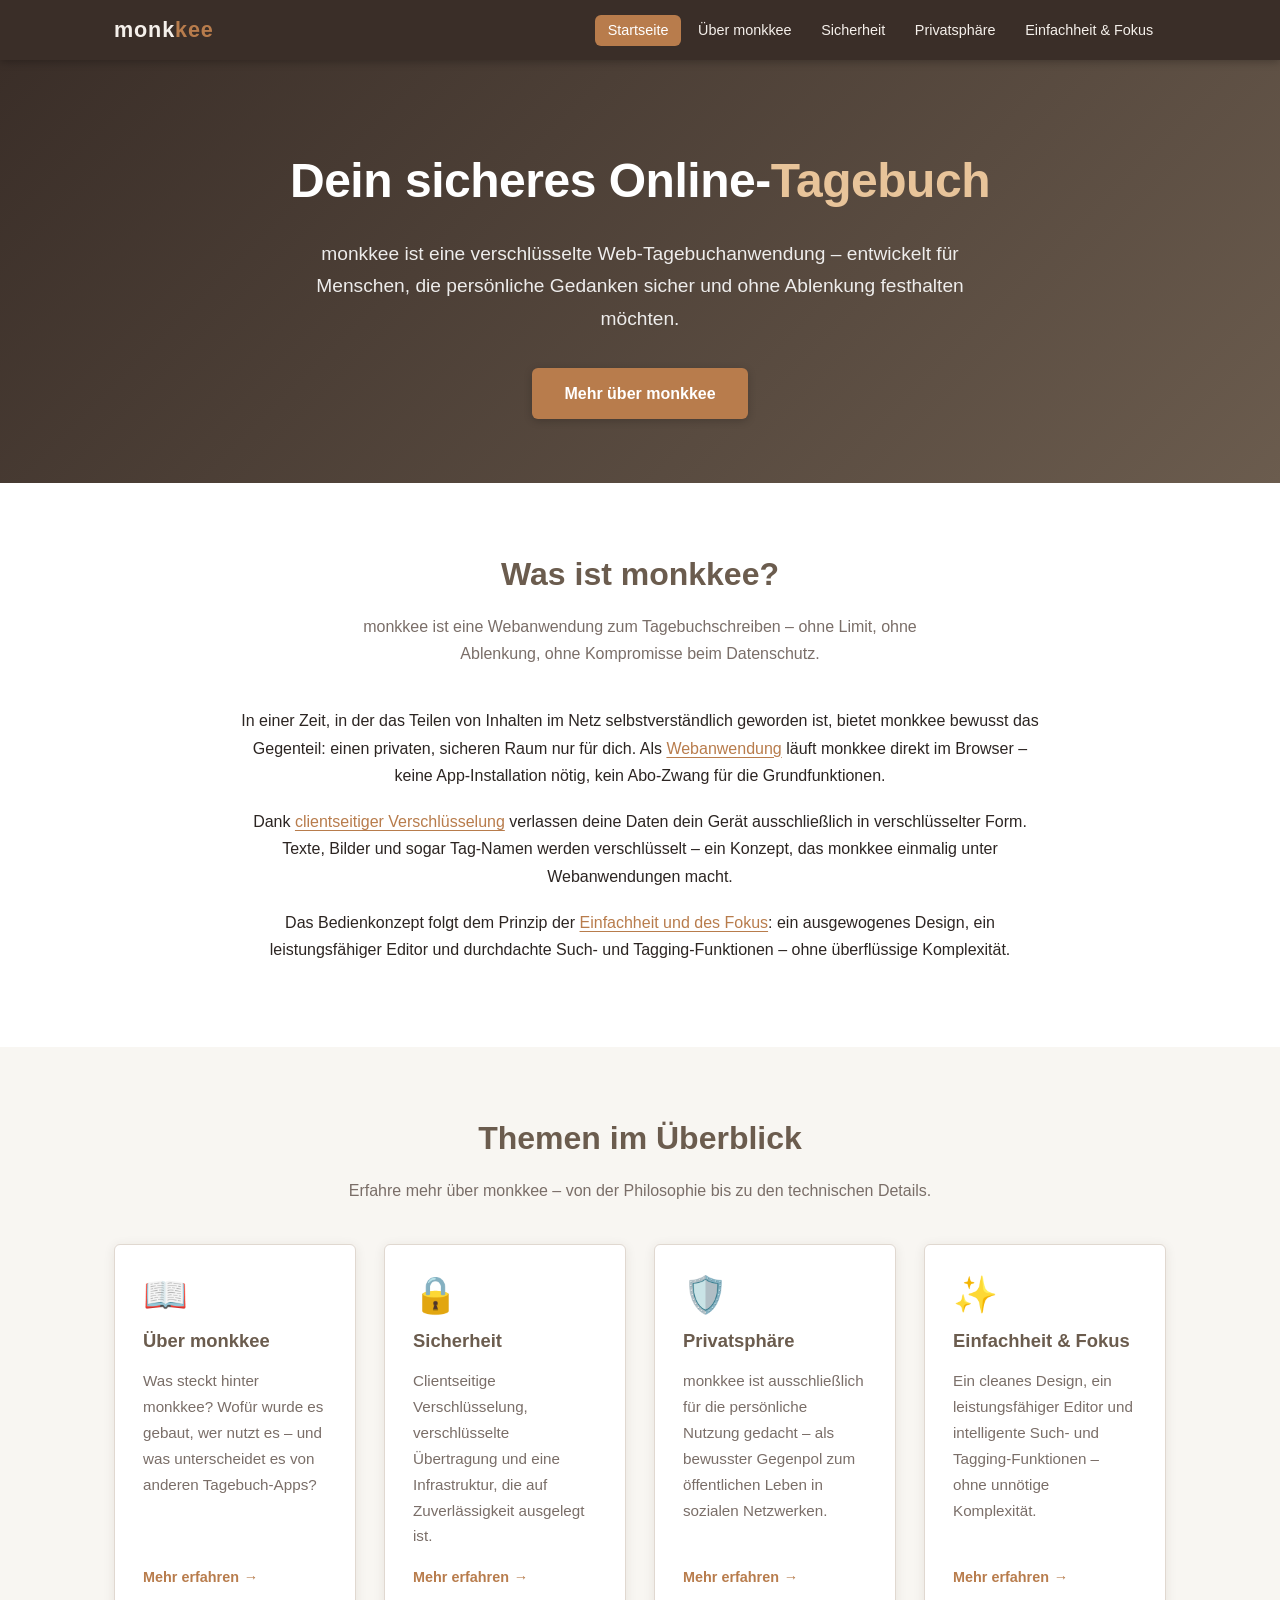
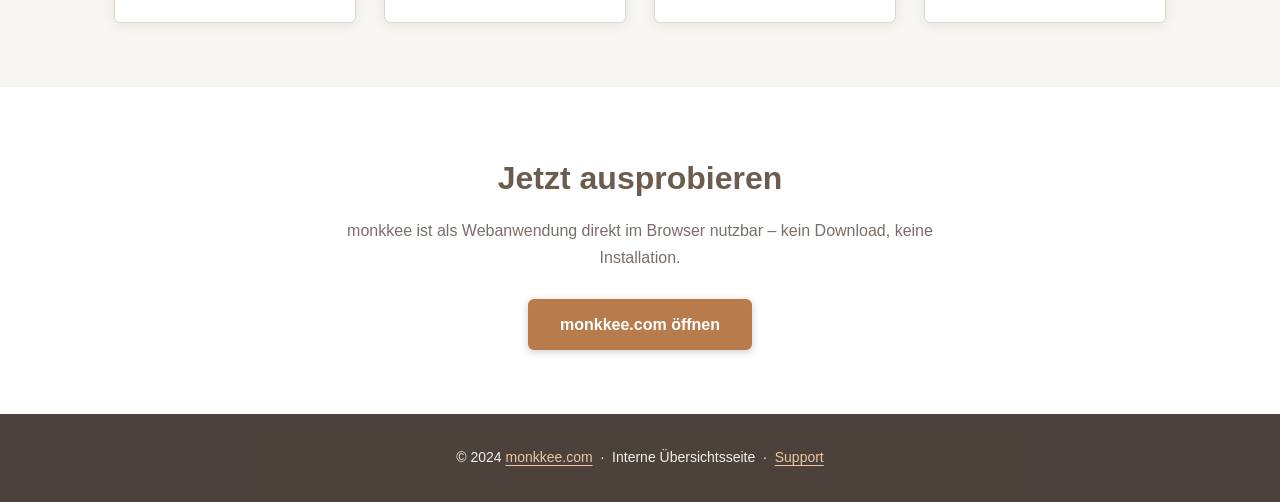
==== index.html @ 563fd668 "Add monkkee GitHub Pages website: homepage + 4 subpages with navigation, teaser blocks, and brand CS" ====
<!DOCTYPE html>
<html lang="de">
<head>
  <meta charset="UTF-8">
  <meta name="viewport" content="width=device-width, initial-scale=1.0">
  <title>monkkee – Dein sicheres Online-Tagebuch</title>
  <meta name="description" content="monkkee ist eine sichere, verschlüsselte Web-Tagebuchanwendung – einfach zu bedienen, fokussiert auf das Wesentliche.">
  <link rel="stylesheet" href="css/style.css">
</head>
<body>

  <a href="#main" class="skip-link">Zum Inhalt springen</a>

  <!-- ── Header ── -->
  <header class="site-header" role="banner">
    <nav class="nav-inner" aria-label="Hauptnavigation">
      <a href="index.html" class="site-logo">monk<span>kee</span></a>

      <button class="nav-toggle" aria-expanded="false" aria-controls="main-nav" aria-label="Navigation öffnen">
        <svg width="24" height="24" viewBox="0 0 24 24" fill="none" stroke="currentColor" stroke-width="2" stroke-linecap="round">
          <line x1="3" y1="6"  x2="21" y2="6"/>
          <line x1="3" y1="12" x2="21" y2="12"/>
          <line x1="3" y1="18" x2="21" y2="18"/>
        </svg>
      </button>

      <ul class="nav-list" id="main-nav" role="list">
        <li><a href="index.html" aria-current="page">Startseite</a></li>
        <li><a href="ueber-monkkee.html">Über monkkee</a></li>
        <li><a href="sicherheit.html">Sicherheit</a></li>
        <li><a href="privatsphaere.html">Privatsphäre</a></li>
        <li><a href="einfachheit-und-fokus.html">Einfachheit &amp; Fokus</a></li>
      </ul>
    </nav>
  </header>

  <!-- ── Hero ── -->
  <section class="hero" aria-labelledby="hero-heading">
    <h1 id="hero-heading">Dein sicheres Online-<em>Tagebuch</em></h1>
    <p>
      monkkee ist eine verschlüsselte Web-Tagebuchanwendung – entwickelt für Menschen,
      die persönliche Gedanken sicher und ohne Ablenkung festhalten möchten.
    </p>
    <a href="ueber-monkkee.html" class="btn-primary">Mehr über monkkee</a>
  </section>

  <!-- ── Intro ── -->
  <main id="main">
    <section class="section section--alt" aria-labelledby="intro-heading">
      <div class="container">
        <h2 class="section-title" id="intro-heading">Was ist monkkee?</h2>
        <p class="section-subtitle">
          monkkee ist eine Webanwendung zum Tagebuchschreiben –
          ohne Limit, ohne Ablenkung, ohne Kompromisse beim Datenschutz.
        </p>

        <div class="content-body text-center" style="max-width:800px;margin:0 auto;">
          <p>
            In einer Zeit, in der das Teilen von Inhalten im Netz selbstverständlich geworden ist,
            bietet monkkee bewusst das Gegenteil: einen privaten, sicheren Raum nur für dich.
            Als <a href="ueber-monkkee.html">Webanwendung</a> läuft monkkee direkt im Browser –
            keine App-Installation nötig, kein Abo-Zwang für die Grundfunktionen.
          </p>
          <p>
            Dank <a href="sicherheit.html">clientseitiger Verschlüsselung</a> verlassen deine Daten dein Gerät
            ausschließlich in verschlüsselter Form. Texte, Bilder und sogar Tag-Namen werden verschlüsselt –
            ein Konzept, das monkkee einmalig unter Webanwendungen macht.
          </p>
          <p>
            Das Bedienkonzept folgt dem Prinzip der <a href="einfachheit-und-fokus.html">Einfachheit und des Fokus</a>:
            ein ausgewogenes Design, ein leistungsfähiger Editor und durchdachte Such- und Tagging-Funktionen –
            ohne überflüssige Komplexität.
          </p>
        </div>
      </div>
    </section>

    <!-- ── Teaser-Grid ── -->
    <section class="section" aria-labelledby="topics-heading">
      <div class="container">
        <h2 class="section-title" id="topics-heading">Themen im Überblick</h2>
        <p class="section-subtitle">
          Erfahre mehr über monkkee – von der Philosophie bis zu den technischen Details.
        </p>

        <div class="teaser-grid">

          <a href="ueber-monkkee.html" class="teaser-card">
            <span class="teaser-icon" aria-hidden="true">📖</span>
            <h3>Über monkkee</h3>
            <p>
              Was steckt hinter monkkee? Wofür wurde es gebaut, wer nutzt es – und was
              unterscheidet es von anderen Tagebuch-Apps?
            </p>
            <span class="teaser-link">Mehr erfahren</span>
          </a>

          <a href="sicherheit.html" class="teaser-card">
            <span class="teaser-icon" aria-hidden="true">🔒</span>
            <h3>Sicherheit</h3>
            <p>
              Clientseitige Verschlüsselung, verschlüsselte Übertragung und eine Infrastruktur,
              die auf Zuverlässigkeit ausgelegt ist.
            </p>
            <span class="teaser-link">Mehr erfahren</span>
          </a>

          <a href="privatsphaere.html" class="teaser-card">
            <span class="teaser-icon" aria-hidden="true">🛡️</span>
            <h3>Privatsphäre</h3>
            <p>
              monkkee ist ausschließlich für die persönliche Nutzung gedacht –
              als bewusster Gegenpol zum öffentlichen Leben in sozialen Netzwerken.
            </p>
            <span class="teaser-link">Mehr erfahren</span>
          </a>

          <a href="einfachheit-und-fokus.html" class="teaser-card">
            <span class="teaser-icon" aria-hidden="true">✨</span>
            <h3>Einfachheit &amp; Fokus</h3>
            <p>
              Ein cleanes Design, ein leistungsfähiger Editor und intelligente Such-
              und Tagging-Funktionen – ohne unnötige Komplexität.
            </p>
            <span class="teaser-link">Mehr erfahren</span>
          </a>

        </div>
      </div>
    </section>

    <!-- ── CTA ── -->
    <section class="section section--alt" aria-labelledby="cta-heading">
      <div class="container text-center">
        <h2 class="section-title" id="cta-heading">Jetzt ausprobieren</h2>
        <p class="section-subtitle mb-0">
          monkkee ist als Webanwendung direkt im Browser nutzbar –
          kein Download, keine Installation.
        </p>
        <br>
        <a href="https://www.monkkee.com" class="btn-primary" target="_blank" rel="noopener noreferrer">
          monkkee.com öffnen
        </a>
      </div>
    </section>
  </main>

  <!-- ── Footer ── -->
  <footer class="site-footer" role="contentinfo">
    <p>
      &copy; 2024 <a href="https://www.monkkee.com" target="_blank" rel="noopener noreferrer">monkkee.com</a>
      &nbsp;·&nbsp; Interne Übersichtsseite &nbsp;·&nbsp;
      <a href="https://monkkee.hesk.com" target="_blank" rel="noopener noreferrer">Support</a>
    </p>
  </footer>

  <script>
    // Mobile-Navigation umschalten
    (function () {
      var btn = document.querySelector('.nav-toggle');
      var nav = document.getElementById('main-nav');
      if (!btn || !nav) return;
      btn.addEventListener('click', function () {
        var open = nav.classList.toggle('is-open');
        btn.setAttribute('aria-expanded', String(open));
        btn.setAttribute('aria-label', open ? 'Navigation schließen' : 'Navigation öffnen');
      });
    }());
  </script>

</body>
</html>
---- css/style.css ----
/* =========================================================
   monkkee – interne Übersichtsseite
   Style Guide: warm-neutrales Farbschema, klares Layout
   ========================================================= */

/* ── Reset & Grundlagen ── */
*, *::before, *::after {
  box-sizing: border-box;
  margin: 0;
  padding: 0;
}

:root {
  --color-bg:        #f8f6f2;
  --color-surface:   #ffffff;
  --color-primary:   #6b5c4e;
  --color-accent:    #b87c4c;
  --color-accent-lt: #f0e6d8;
  --color-text:      #2c2522;
  --color-muted:     #7a6e68;
  --color-border:    #e0d8d0;
  --color-nav-bg:    #3a2e28;
  --color-nav-text:  #f5f0eb;

  --font-sans: 'Segoe UI', 'Helvetica Neue', Arial, sans-serif;
  --font-size-base: 1rem;
  --line-height: 1.7;
  --radius: 6px;
  --shadow: 0 2px 12px rgba(60,40,20,.09);
  --shadow-hover: 0 6px 24px rgba(60,40,20,.16);
  --max-width: 1100px;
  --transition: .22s ease;
}

html {
  font-size: 16px;
  scroll-behavior: smooth;
}

body {
  font-family: var(--font-sans);
  font-size: var(--font-size-base);
  line-height: var(--line-height);
  color: var(--color-text);
  background: var(--color-bg);
}

/* ── Skip-Link ── */
.skip-link {
  position: absolute;
  top: -100%;
  left: 1rem;
  background: var(--color-accent);
  color: #fff;
  padding: .5rem 1rem;
  border-radius: var(--radius);
  z-index: 9999;
  text-decoration: none;
  font-size: .9rem;
}
.skip-link:focus { top: 1rem; }

/* ── Header / Navigation ── */
.site-header {
  position: sticky;
  top: 0;
  z-index: 100;
  background: var(--color-nav-bg);
  box-shadow: 0 2px 8px rgba(0,0,0,.25);
}

.nav-inner {
  max-width: var(--max-width);
  margin: 0 auto;
  padding: 0 1.5rem;
  display: flex;
  align-items: center;
  justify-content: space-between;
  gap: 1rem;
  height: 60px;
}

.site-logo {
  font-size: 1.35rem;
  font-weight: 700;
  color: var(--color-nav-text);
  text-decoration: none;
  letter-spacing: .04em;
  flex-shrink: 0;
}
.site-logo span {
  color: var(--color-accent);
}

.nav-list {
  list-style: none;
  display: flex;
  align-items: center;
  gap: .25rem;
  flex-wrap: wrap;
}

.nav-list a {
  color: var(--color-nav-text);
  text-decoration: none;
  font-size: .9rem;
  padding: .45rem .8rem;
  border-radius: var(--radius);
  transition: background var(--transition), color var(--transition);
  white-space: nowrap;
}
.nav-list a:hover,
.nav-list a[aria-current="page"] {
  background: var(--color-accent);
  color: #fff;
}

/* Hamburger (mobile) */
.nav-toggle {
  display: none;
  background: none;
  border: none;
  cursor: pointer;
  padding: .4rem;
  color: var(--color-nav-text);
}
.nav-toggle svg { display: block; }

@media (max-width: 700px) {
  .nav-toggle { display: flex; }

  .nav-list {
    display: none;
    position: absolute;
    top: 60px;
    left: 0;
    right: 0;
    background: var(--color-nav-bg);
    flex-direction: column;
    align-items: stretch;
    padding: .75rem 1.5rem 1.25rem;
    gap: .15rem;
    box-shadow: 0 4px 12px rgba(0,0,0,.3);
  }
  .nav-list.is-open { display: flex; }
  .nav-list a { font-size: 1rem; padding: .65rem .8rem; }
}

/* ── Hero / Page-Banner ── */
.hero {
  background: linear-gradient(135deg, #3a2e28 0%, #6b5c4e 100%);
  color: #fff;
  padding: 5rem 1.5rem 4rem;
  text-align: center;
}

.hero h1 {
  font-size: clamp(1.8rem, 5vw, 3rem);
  font-weight: 700;
  margin-bottom: 1rem;
  letter-spacing: -.01em;
}
.hero h1 em {
  color: #e8c49a;
  font-style: normal;
}
.hero p {
  font-size: clamp(1rem, 2.5vw, 1.2rem);
  max-width: 680px;
  margin: 0 auto 2rem;
  opacity: .9;
}

.btn-primary {
  display: inline-block;
  background: var(--color-accent);
  color: #fff;
  text-decoration: none;
  padding: .75rem 2rem;
  border-radius: var(--radius);
  font-size: 1rem;
  font-weight: 600;
  transition: background var(--transition), transform var(--transition);
  box-shadow: 0 2px 8px rgba(0,0,0,.2);
}
.btn-primary:hover {
  background: #9e6030;
  transform: translateY(-2px);
}

/* Page banner (für Unterseiten) */
.page-banner {
  background: linear-gradient(135deg, #3a2e28 0%, #6b5c4e 100%);
  color: #fff;
  padding: 3.5rem 1.5rem 3rem;
  text-align: center;
}
.page-banner h1 {
  font-size: clamp(1.6rem, 4vw, 2.6rem);
  font-weight: 700;
  margin-bottom: .6rem;
}
.page-banner .lead {
  font-size: clamp(.95rem, 2vw, 1.15rem);
  opacity: .88;
  max-width: 640px;
  margin: 0 auto;
}

/* ── Layout-Container ── */
.container {
  max-width: var(--max-width);
  margin: 0 auto;
  padding: 0 1.5rem;
}

.section {
  padding: 4rem 0;
}
.section--alt {
  background: var(--color-surface);
}

.section-title {
  font-size: clamp(1.3rem, 3vw, 2rem);
  font-weight: 700;
  text-align: center;
  margin-bottom: .75rem;
  color: var(--color-primary);
}
.section-subtitle {
  text-align: center;
  color: var(--color-muted);
  margin-bottom: 2.5rem;
  max-width: 600px;
  margin-left: auto;
  margin-right: auto;
}

/* ── Teaser-Grid ── */
.teaser-grid {
  display: grid;
  grid-template-columns: repeat(auto-fit, minmax(240px, 1fr));
  gap: 1.75rem;
  margin-top: 1rem;
}

.teaser-card {
  background: var(--color-surface);
  border: 1px solid var(--color-border);
  border-radius: var(--radius);
  padding: 2rem 1.75rem;
  text-decoration: none;
  color: var(--color-text);
  display: flex;
  flex-direction: column;
  gap: .75rem;
  box-shadow: var(--shadow);
  transition: box-shadow var(--transition), transform var(--transition), border-color var(--transition);
  position: relative;
  overflow: hidden;
}
.teaser-card::before {
  content: '';
  position: absolute;
  top: 0;
  left: 0;
  width: 4px;
  height: 100%;
  background: var(--color-accent);
  opacity: 0;
  transition: opacity var(--transition);
}
.teaser-card:hover {
  box-shadow: var(--shadow-hover);
  transform: translateY(-4px);
  border-color: var(--color-accent);
}
.teaser-card:hover::before { opacity: 1; }

.teaser-icon {
  font-size: 2.25rem;
  line-height: 1;
}
.teaser-card h3 {
  font-size: 1.15rem;
  font-weight: 700;
  color: var(--color-primary);
}
.teaser-card p {
  font-size: .95rem;
  color: var(--color-muted);
  flex: 1;
}
.teaser-link {
  font-size: .9rem;
  font-weight: 600;
  color: var(--color-accent);
  display: inline-flex;
  align-items: center;
  gap: .3rem;
  margin-top: .25rem;
}
.teaser-link::after { content: '→'; }

/* ── Inline-Links ── */
a {
  color: var(--color-accent);
  text-decoration: underline;
  text-underline-offset: 3px;
  transition: color var(--transition);
}
a:hover { color: #9e6030; }

/* ── Inhalts-Typo ── */
.content-body {
  max-width: 760px;
  margin: 0 auto;
}
.content-body h2 {
  font-size: clamp(1.2rem, 2.5vw, 1.6rem);
  font-weight: 700;
  color: var(--color-primary);
  margin: 2.5rem 0 1rem;
  padding-bottom: .4rem;
  border-bottom: 2px solid var(--color-accent-lt);
}
.content-body h2:first-child { margin-top: 0; }
.content-body p { margin-bottom: 1.2rem; }
.content-body ul,
.content-body ol {
  padding-left: 1.5rem;
  margin-bottom: 1.2rem;
}
.content-body li { margin-bottom: .4rem; }

/* ── Highlight-Boxes ── */
.highlight-box {
  background: var(--color-accent-lt);
  border-left: 4px solid var(--color-accent);
  border-radius: 0 var(--radius) var(--radius) 0;
  padding: 1.25rem 1.5rem;
  margin: 2rem 0;
}
.highlight-box p { margin-bottom: 0; }
.highlight-box strong { color: var(--color-primary); }

/* ── Feature-List ── */
.feature-list {
  list-style: none;
  padding: 0;
  display: grid;
  grid-template-columns: repeat(auto-fit, minmax(280px, 1fr));
  gap: 1rem;
  margin-bottom: 1.5rem;
}
.feature-list li {
  background: var(--color-surface);
  border: 1px solid var(--color-border);
  border-radius: var(--radius);
  padding: .9rem 1.1rem .9rem 1rem;
  display: flex;
  align-items: flex-start;
  gap: .75rem;
  font-size: .95rem;
}
.feature-list li .icon {
  flex-shrink: 0;
  font-size: 1.2rem;
  line-height: 1.5;
}

/* ── Weiterlesen-Navigation ── */
.page-nav {
  border-top: 1px solid var(--color-border);
  padding-top: 2.5rem;
  margin-top: 2rem;
  display: flex;
  flex-wrap: wrap;
  gap: 1.25rem;
  justify-content: space-between;
  align-items: flex-start;
}
.page-nav-section h4 {
  font-size: .8rem;
  text-transform: uppercase;
  letter-spacing: .08em;
  color: var(--color-muted);
  margin-bottom: .4rem;
}
.page-nav-section a {
  font-size: 1rem;
  font-weight: 600;
  text-decoration: none;
  color: var(--color-primary);
  display: flex;
  align-items: center;
  gap: .4rem;
}
.page-nav-section a:hover { color: var(--color-accent); }
.page-nav-section.prev a::before { content: '←'; }
.page-nav-section.next a::after  { content: '→'; }

/* ── Footer ── */
.site-footer {
  background: var(--color-nav-bg);
  color: var(--color-nav-text);
  text-align: center;
  padding: 2rem 1.5rem;
  font-size: .875rem;
  opacity: .9;
}
.site-footer a {
  color: #e8c49a;
  text-underline-offset: 3px;
}

/* ── Breadcrumb ── */
.breadcrumb {
  font-size: .875rem;
  color: var(--color-muted);
  padding: .75rem 0;
  display: flex;
  align-items: center;
  gap: .4rem;
  flex-wrap: wrap;
}
.breadcrumb a { color: var(--color-muted); text-decoration: none; }
.breadcrumb a:hover { color: var(--color-accent); }
.breadcrumb .sep::after { content: '/'; margin: 0 .15rem; }

/* ── Utility ── */
.text-center { text-align: center; }
.mt-0 { margin-top: 0 !important; }
.mb-0 { margin-bottom: 0 !important; }
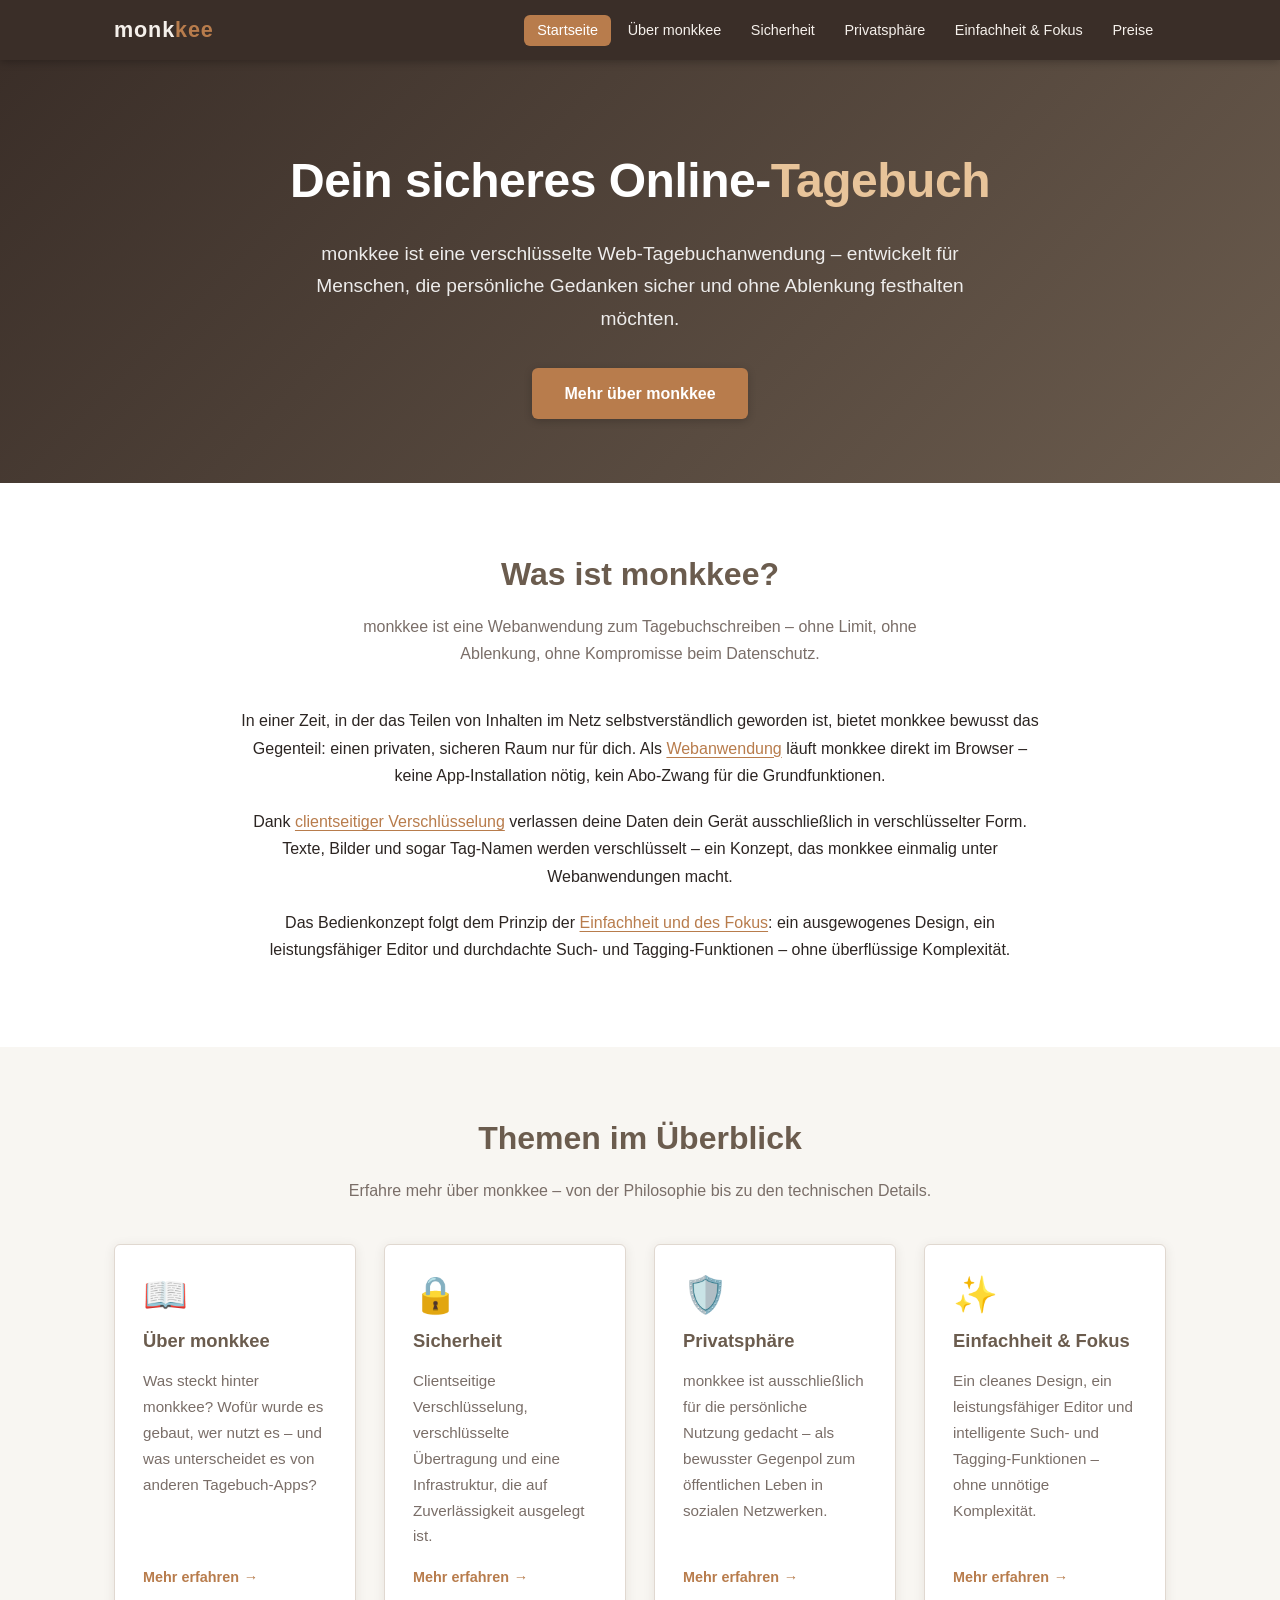
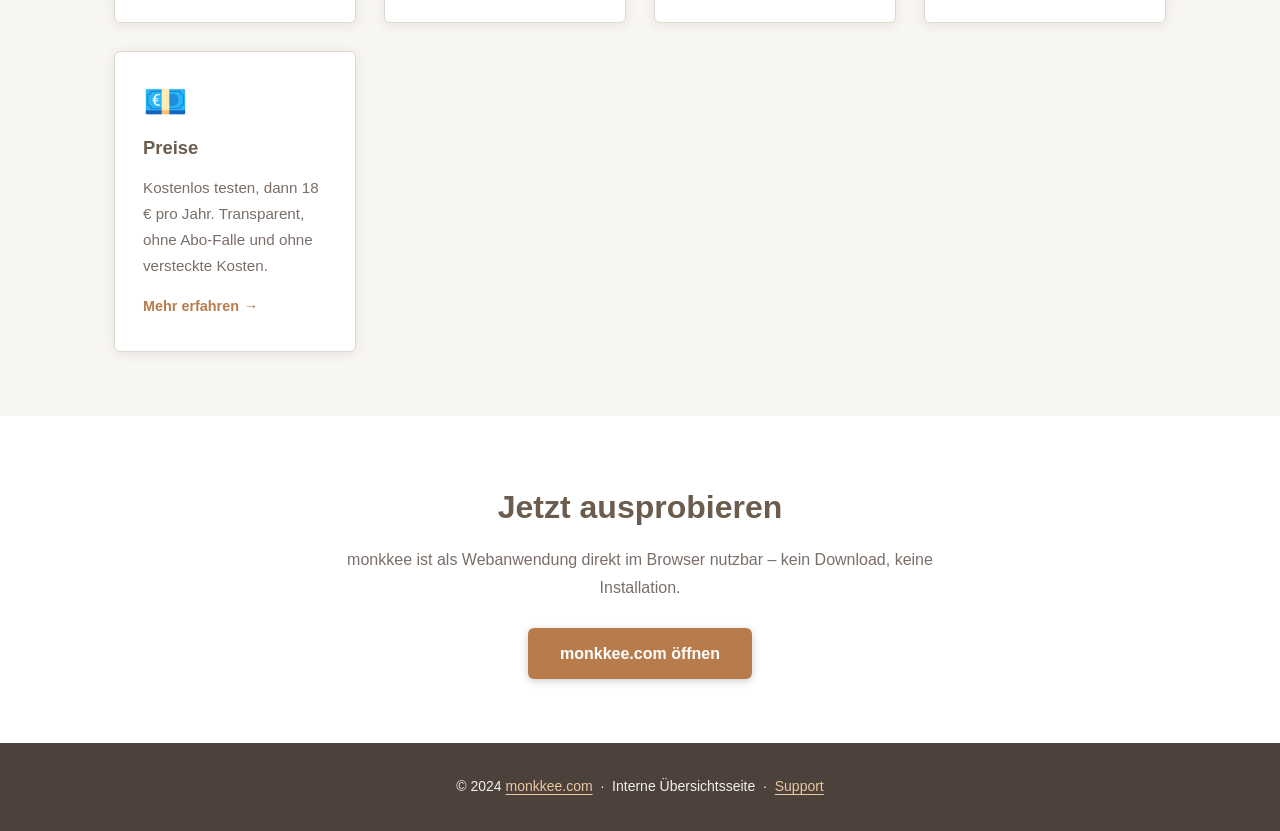
==== commit 99c9e603: "Fehlende Inhalte ergänzt: Preise, AES-256, Dark Mode, Export, Mehrsprachigkeit u.v.m." ====
--- a/index.html
+++ b/index.html
@@ -30,6 +30,7 @@
         <li><a href="sicherheit.html">Sicherheit</a></li>
         <li><a href="privatsphaere.html">Privatsphäre</a></li>
         <li><a href="einfachheit-und-fokus.html">Einfachheit &amp; Fokus</a></li>
+        <li><a href="preise.html">Preise</a></li>
       </ul>
     </nav>
   </header>
@@ -125,6 +126,16 @@
             <span class="teaser-link">Mehr erfahren</span>
           </a>
 
+          <a href="preise.html" class="teaser-card">
+            <span class="teaser-icon" aria-hidden="true">💶</span>
+            <h3>Preise</h3>
+            <p>
+              Kostenlos testen, dann 18 € pro Jahr. Transparent,
+              ohne Abo-Falle und ohne versteckte Kosten.
+            </p>
+            <span class="teaser-link">Mehr erfahren</span>
+          </a>
+
         </div>
       </div>
     </section>
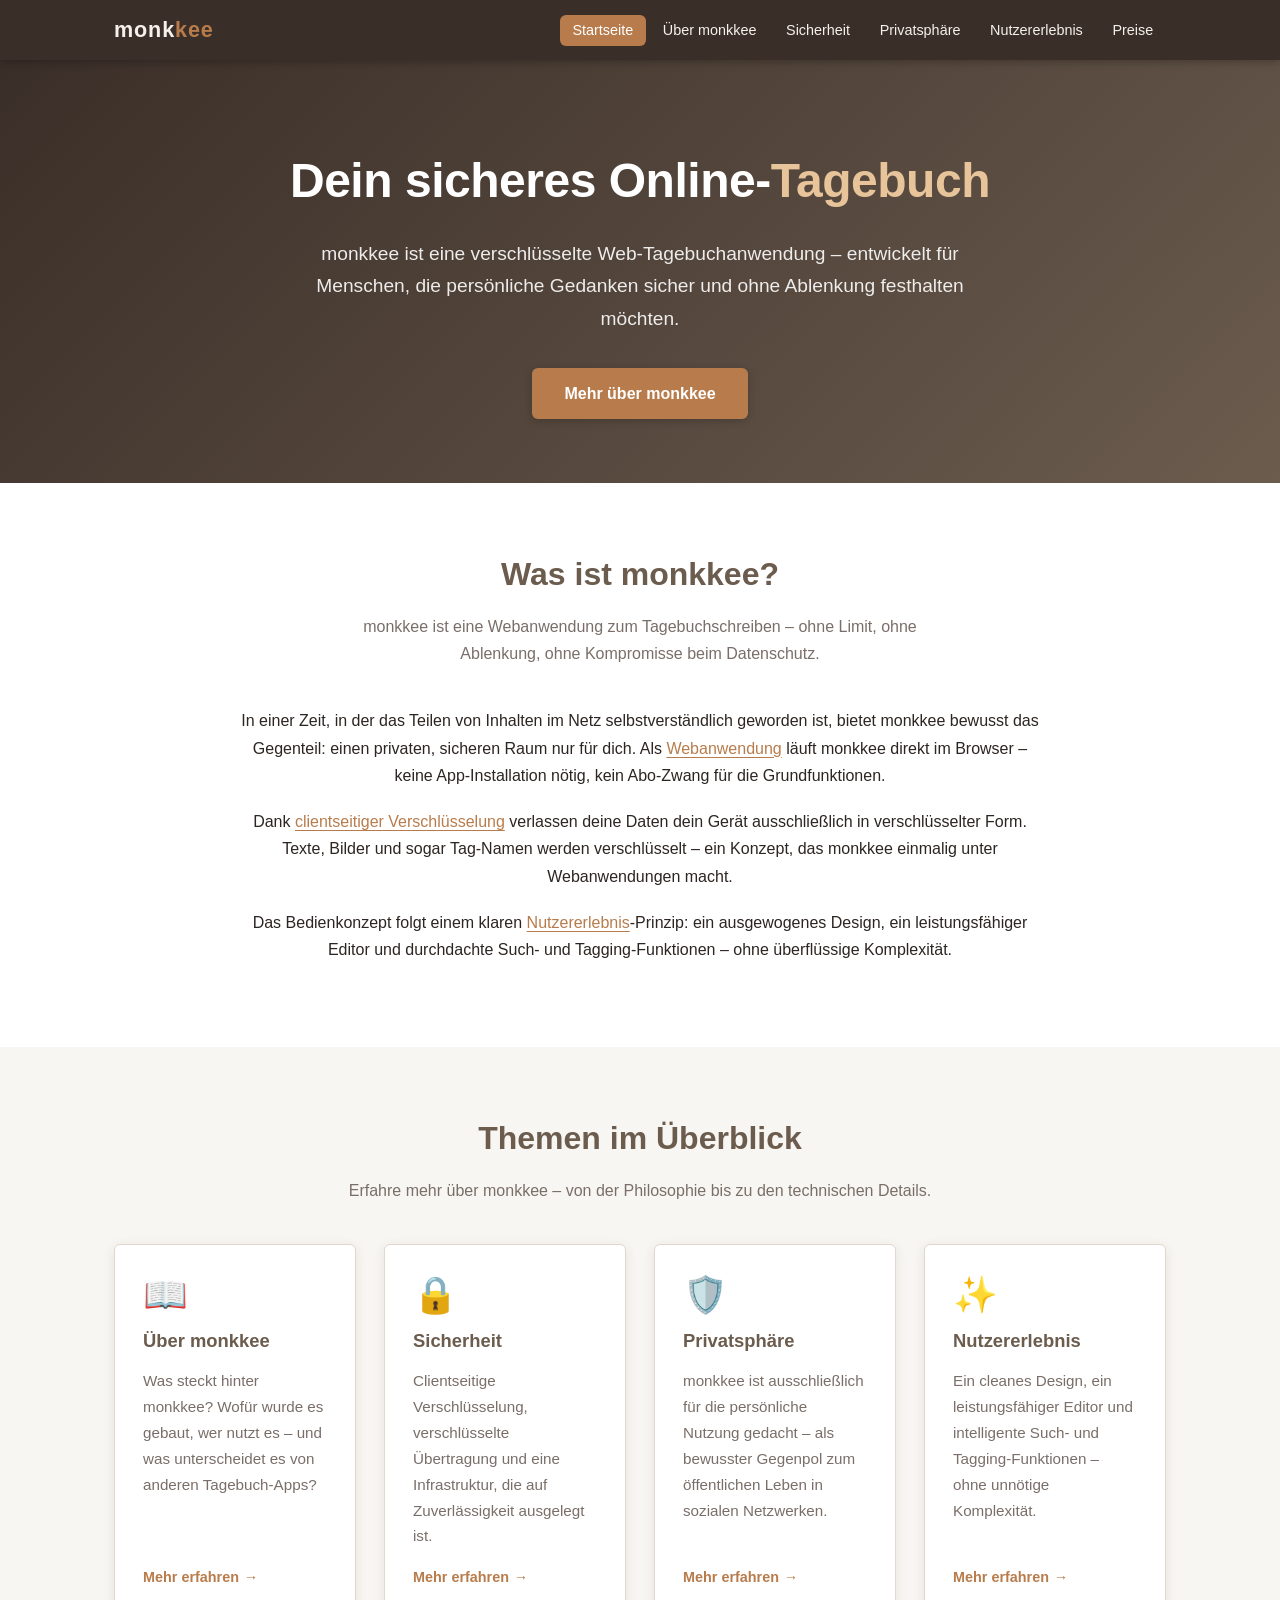
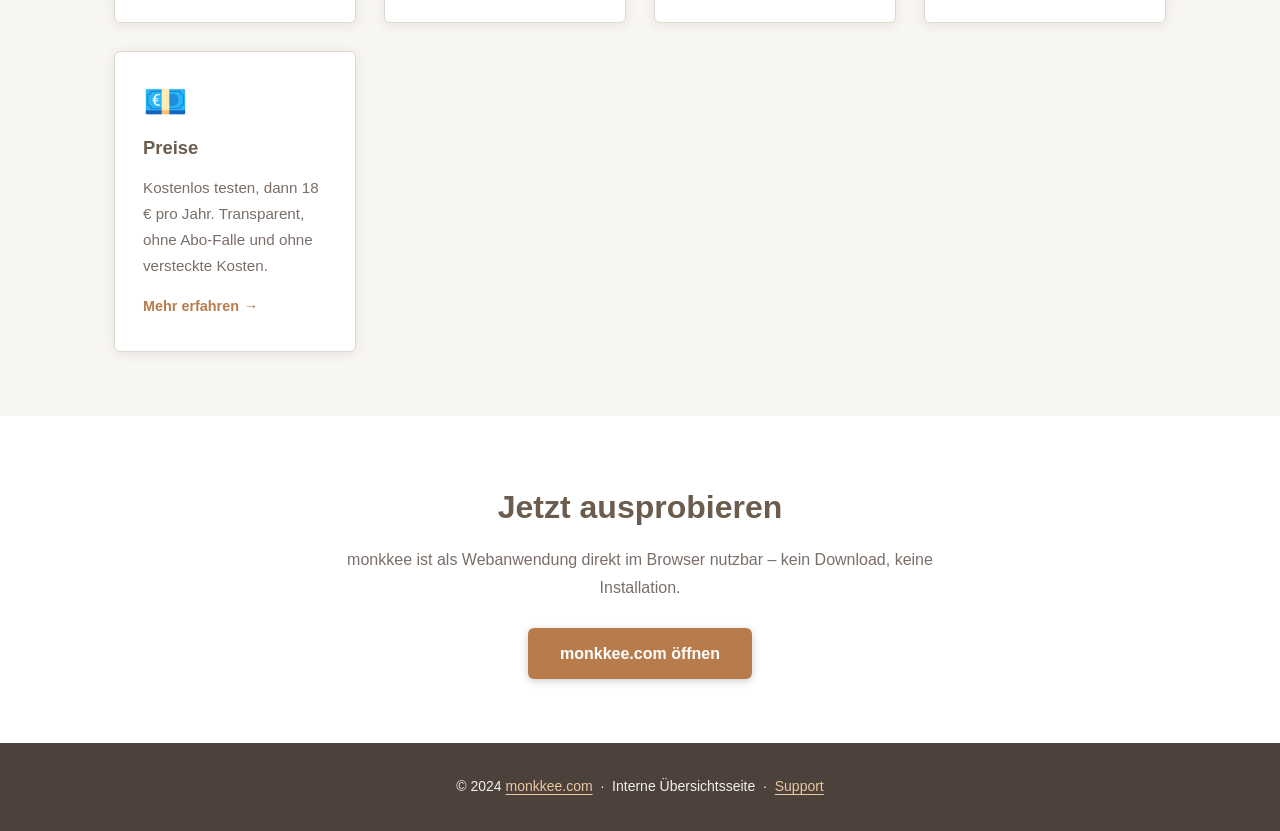
==== commit c59f0c3f: "Rename Einfachheit & Fokus to Nutzererlebnis" ====
--- a/index.html
+++ b/index.html
@@ -29,7 +29,7 @@
         <li><a href="ueber-monkkee.html">Über monkkee</a></li>
         <li><a href="sicherheit.html">Sicherheit</a></li>
         <li><a href="privatsphaere.html">Privatsphäre</a></li>
-        <li><a href="einfachheit-und-fokus.html">Einfachheit &amp; Fokus</a></li>
+        <li><a href="nutzererlebnis.html">Nutzererlebnis</a></li>
         <li><a href="preise.html">Preise</a></li>
       </ul>
     </nav>
@@ -68,7 +68,7 @@
             ein Konzept, das monkkee einmalig unter Webanwendungen macht.
           </p>
           <p>
-            Das Bedienkonzept folgt dem Prinzip der <a href="einfachheit-und-fokus.html">Einfachheit und des Fokus</a>:
+            Das Bedienkonzept folgt einem klaren <a href="nutzererlebnis.html">Nutzererlebnis</a>-Prinzip:
             ein ausgewogenes Design, ein leistungsfähiger Editor und durchdachte Such- und Tagging-Funktionen –
             ohne überflüssige Komplexität.
           </p>
@@ -116,9 +116,9 @@
             <span class="teaser-link">Mehr erfahren</span>
           </a>
 
-          <a href="einfachheit-und-fokus.html" class="teaser-card">
+          <a href="nutzererlebnis.html" class="teaser-card">
             <span class="teaser-icon" aria-hidden="true">✨</span>
-            <h3>Einfachheit &amp; Fokus</h3>
+            <h3>Nutzererlebnis</h3>
             <p>
               Ein cleanes Design, ein leistungsfähiger Editor und intelligente Such-
               und Tagging-Funktionen – ohne unnötige Komplexität.
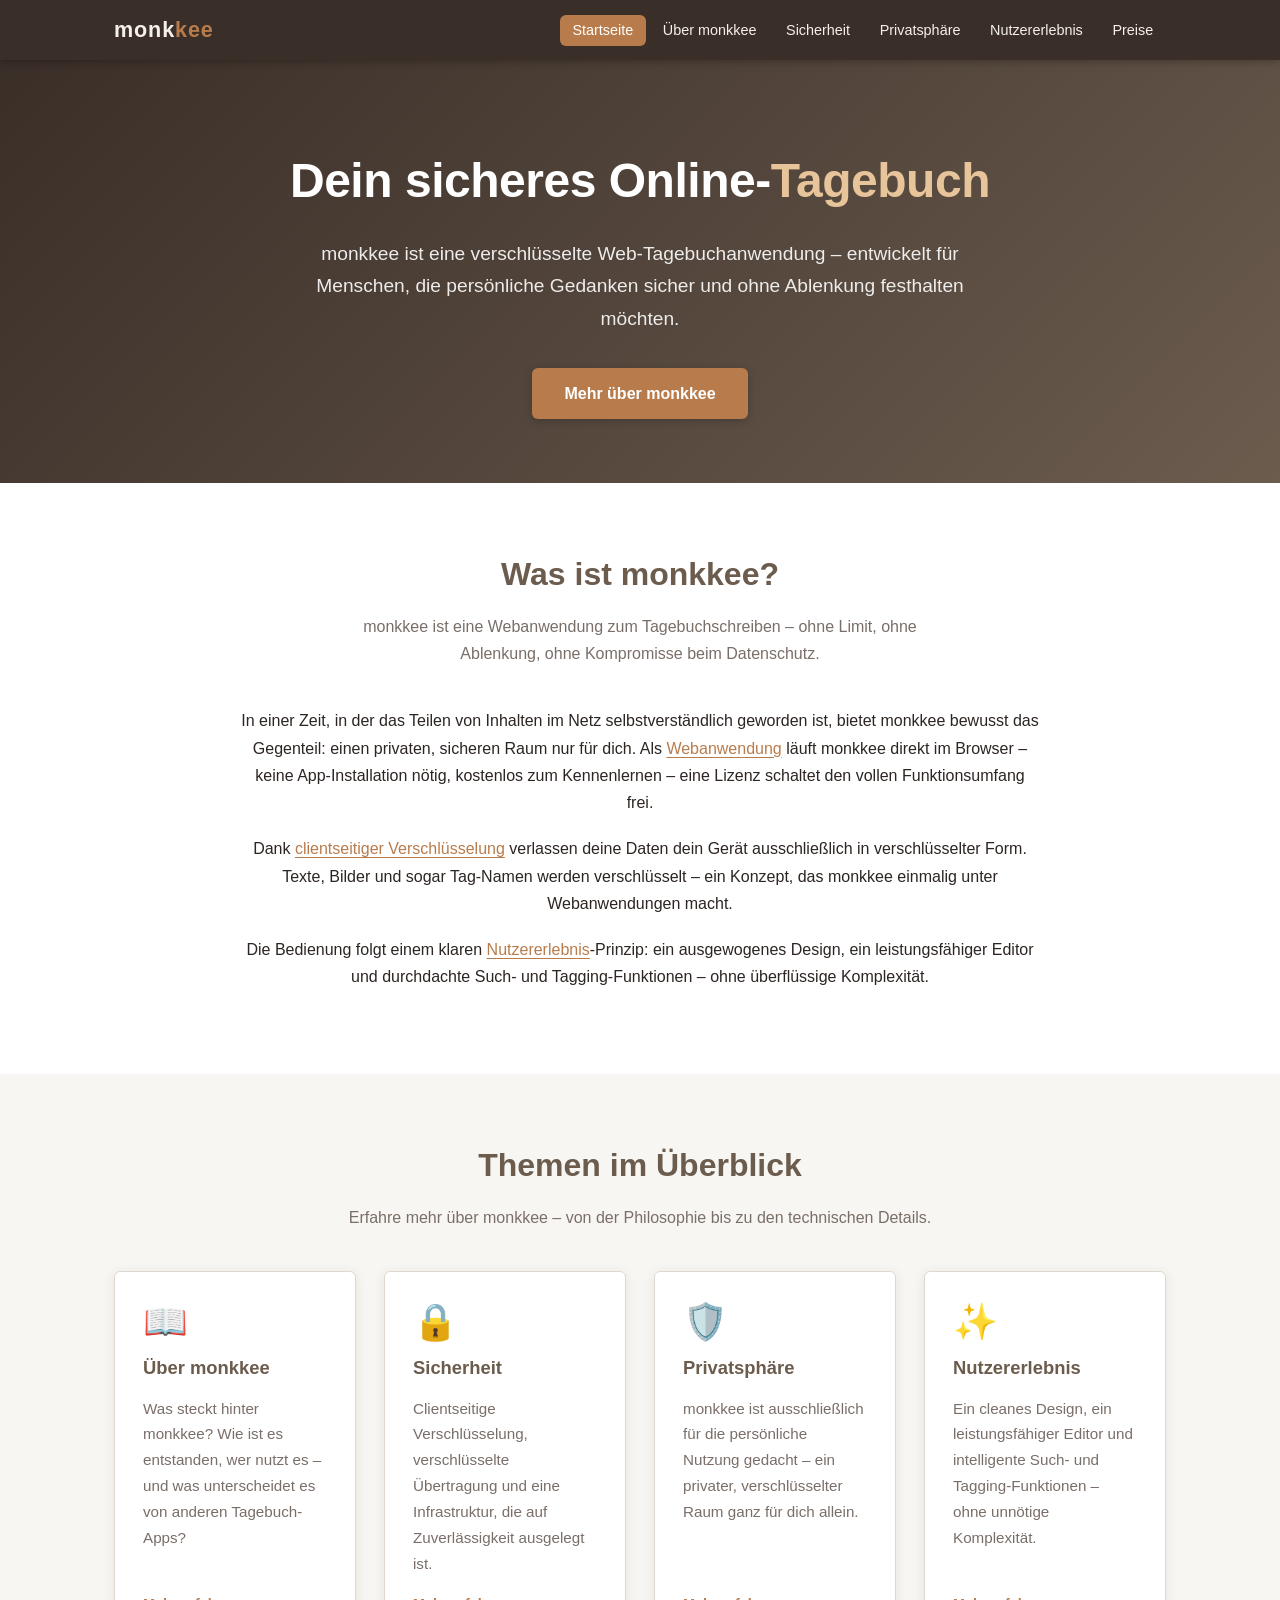
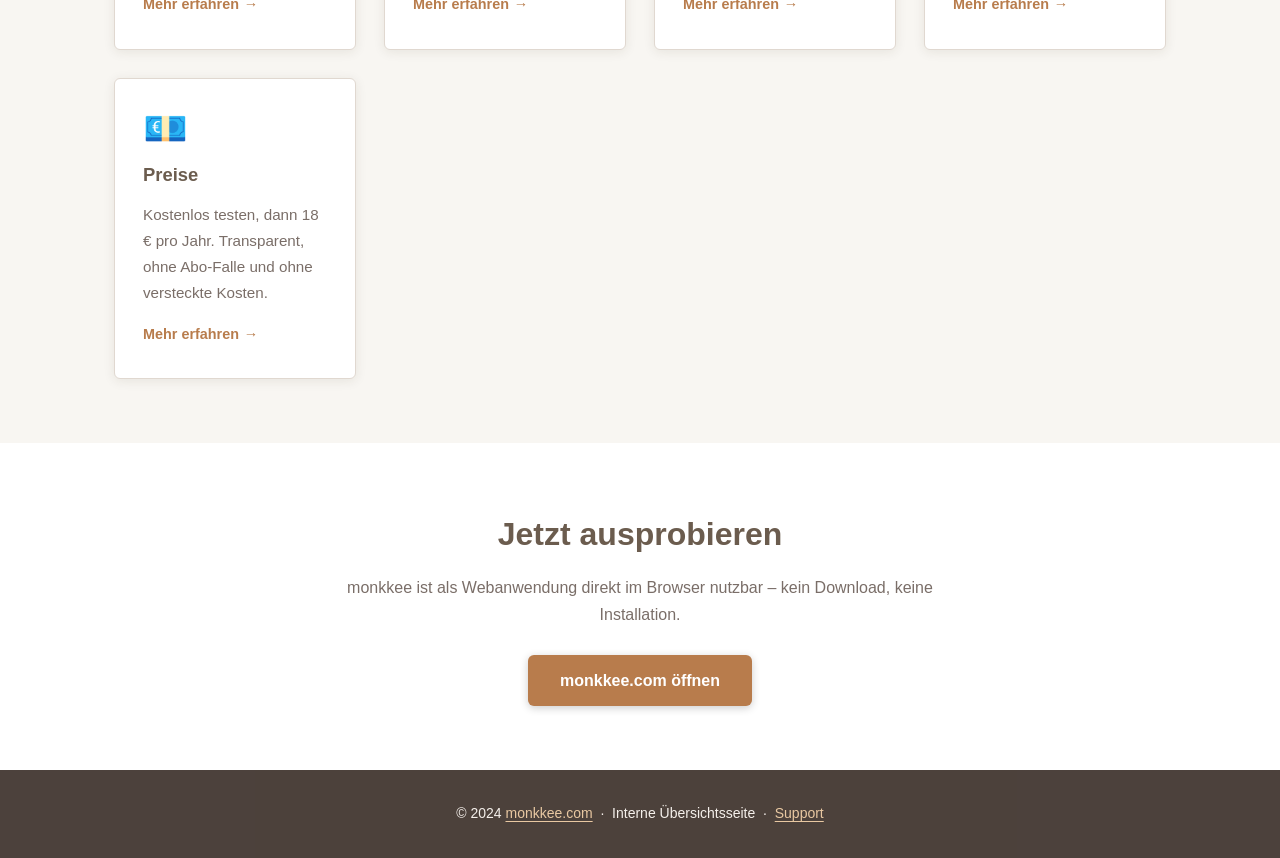
==== commit 37f19a48: "fix: update teaser text on index.html per feedback" ====
--- a/index.html
+++ b/index.html
@@ -60,7 +60,7 @@
             In einer Zeit, in der das Teilen von Inhalten im Netz selbstverständlich geworden ist,
             bietet monkkee bewusst das Gegenteil: einen privaten, sicheren Raum nur für dich.
             Als <a href="ueber-monkkee.html">Webanwendung</a> läuft monkkee direkt im Browser –
-            keine App-Installation nötig, kein Abo-Zwang für die Grundfunktionen.
+            keine App-Installation nötig, kostenlos zum Kennenlernen – eine Lizenz schaltet den vollen Funktionsumfang frei.
           </p>
           <p>
             Dank <a href="sicherheit.html">clientseitiger Verschlüsselung</a> verlassen deine Daten dein Gerät
@@ -68,7 +68,7 @@
             ein Konzept, das monkkee einmalig unter Webanwendungen macht.
           </p>
           <p>
-            Das Bedienkonzept folgt einem klaren <a href="nutzererlebnis.html">Nutzererlebnis</a>-Prinzip:
+            Die Bedienung folgt einem klaren <a href="nutzererlebnis.html">Nutzererlebnis</a>-Prinzip:
             ein ausgewogenes Design, ein leistungsfähiger Editor und durchdachte Such- und Tagging-Funktionen –
             ohne überflüssige Komplexität.
           </p>
@@ -90,7 +90,7 @@
             <span class="teaser-icon" aria-hidden="true">📖</span>
             <h3>Über monkkee</h3>
             <p>
-              Was steckt hinter monkkee? Wofür wurde es gebaut, wer nutzt es – und was
+              Was steckt hinter monkkee? Wie ist es entstanden, wer nutzt es – und was
               unterscheidet es von anderen Tagebuch-Apps?
             </p>
             <span class="teaser-link">Mehr erfahren</span>
@@ -111,7 +111,7 @@
             <h3>Privatsphäre</h3>
             <p>
               monkkee ist ausschließlich für die persönliche Nutzung gedacht –
-              als bewusster Gegenpol zum öffentlichen Leben in sozialen Netzwerken.
+              ein privater, verschlüsselter Raum ganz für dich allein.
             </p>
             <span class="teaser-link">Mehr erfahren</span>
           </a>
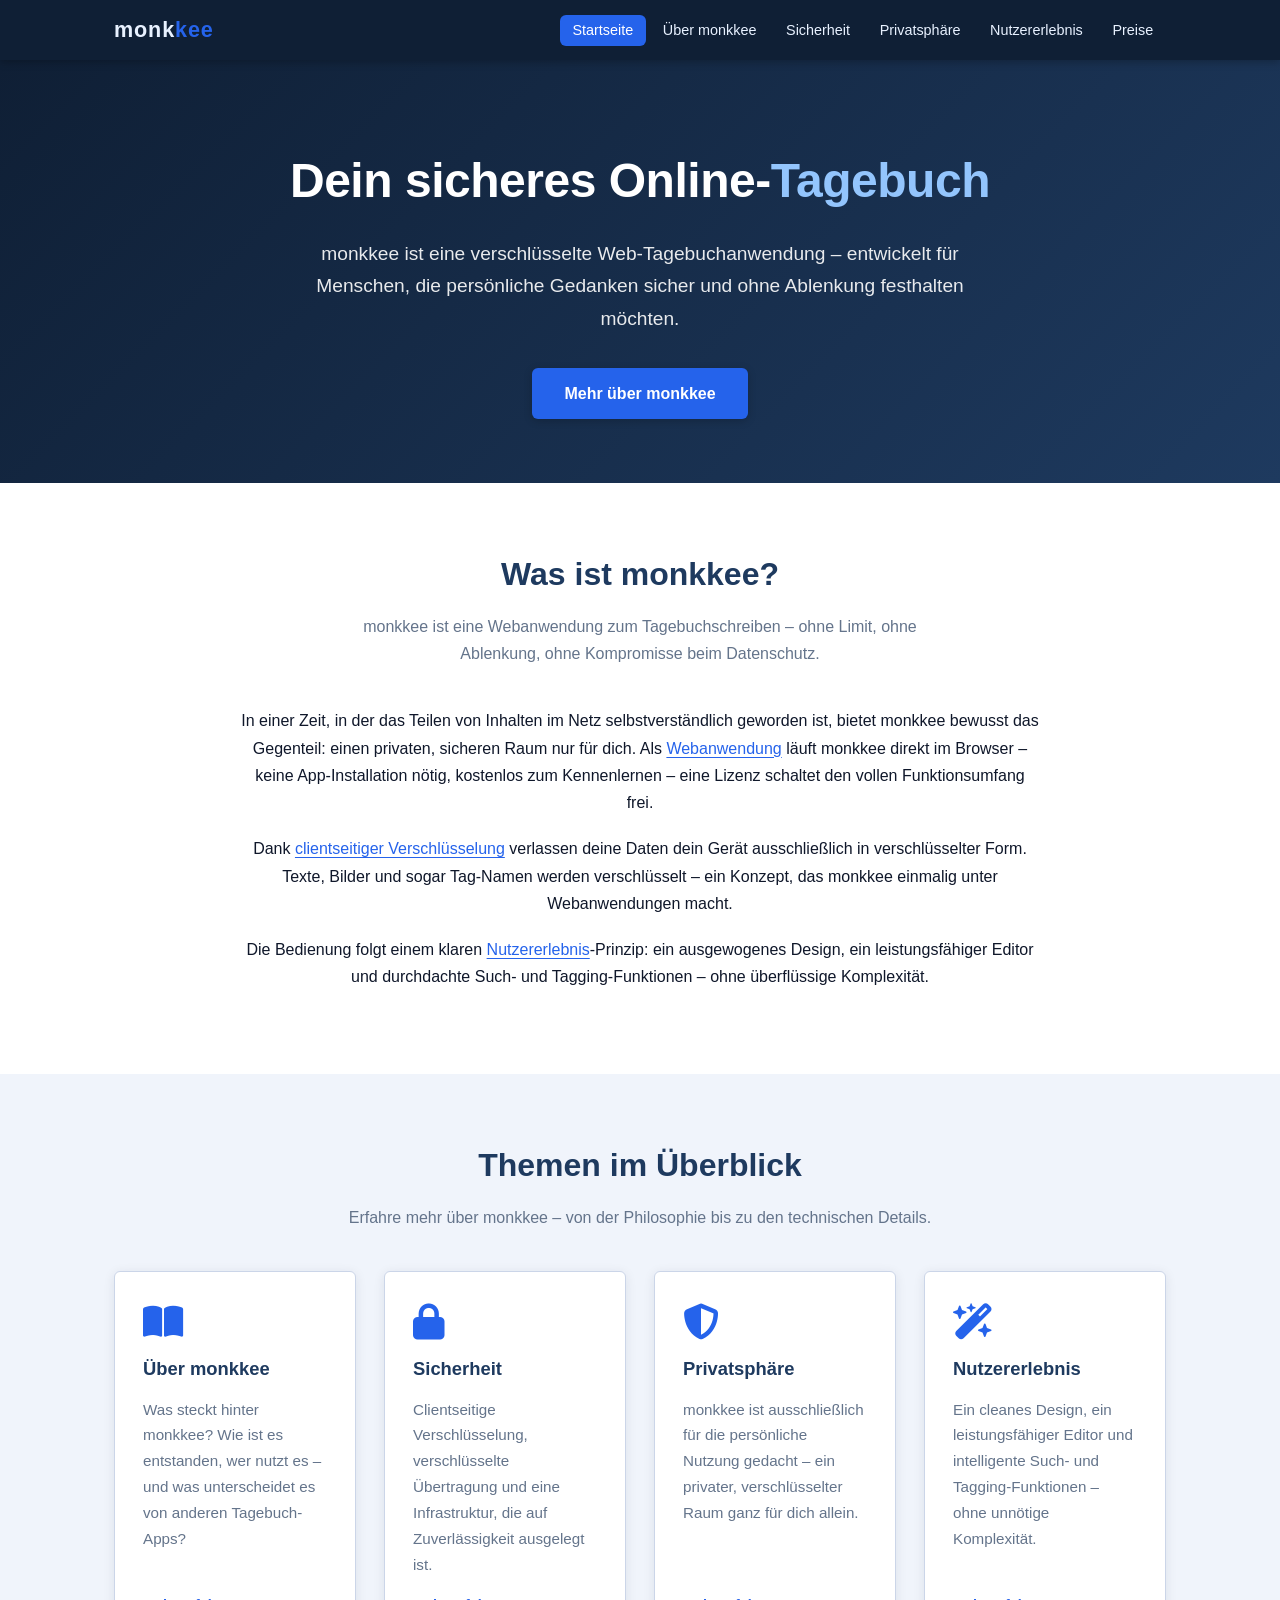
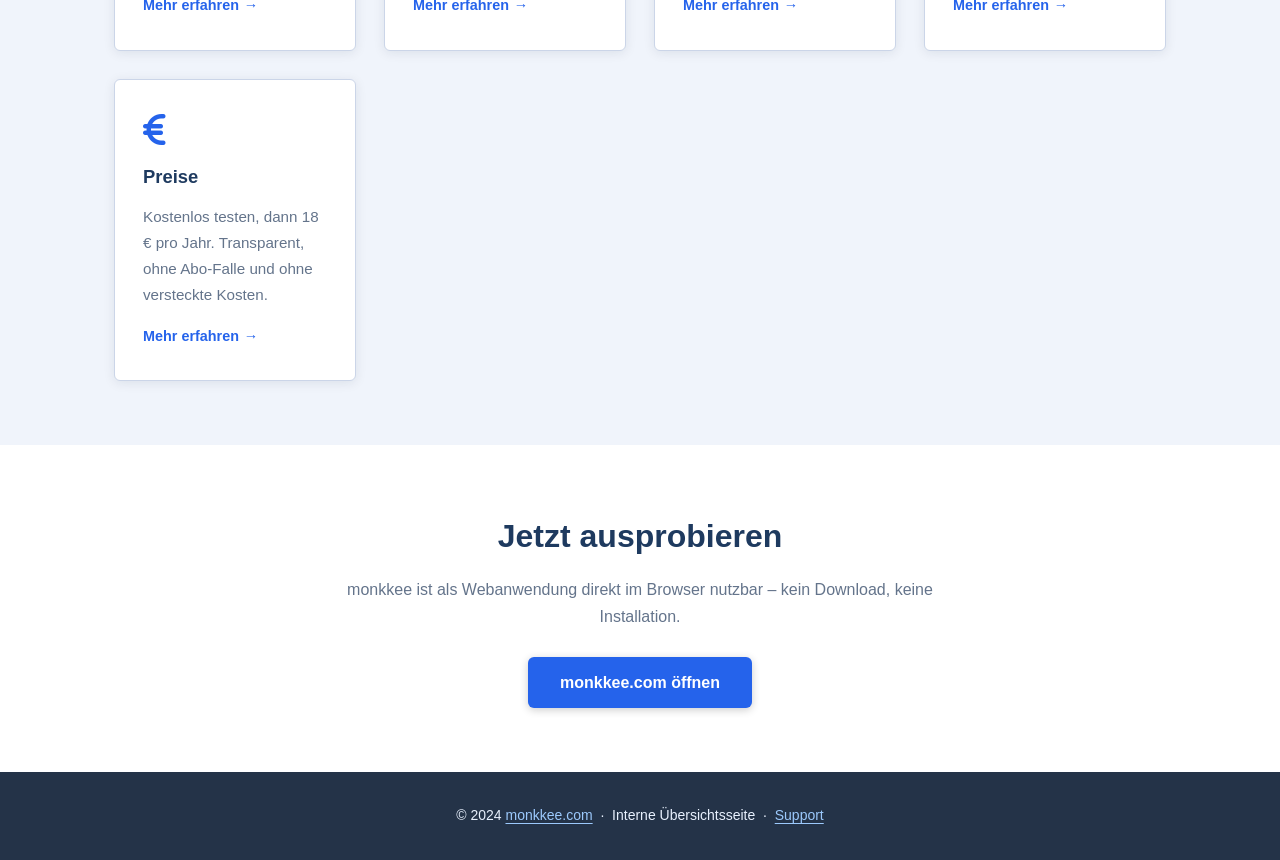
==== commit edb12065: "Add Font Awesome icons and refresh color scheme to blue/indigo palette" ====
--- a/index.html
+++ b/index.html
@@ -6,6 +6,7 @@
   <title>monkkee – Dein sicheres Online-Tagebuch</title>
   <meta name="description" content="monkkee ist eine sichere, verschlüsselte Web-Tagebuchanwendung – einfach zu bedienen, fokussiert auf das Wesentliche.">
   <link rel="stylesheet" href="css/style.css">
+  <link rel="stylesheet" href="https://cdnjs.cloudflare.com/ajax/libs/font-awesome/6.5.1/css/all.min.css" crossorigin="anonymous" referrerpolicy="no-referrer">
 </head>
 <body>
 
@@ -87,7 +88,7 @@
         <div class="teaser-grid">
 
           <a href="ueber-monkkee.html" class="teaser-card">
-            <span class="teaser-icon" aria-hidden="true">📖</span>
+            <span class="teaser-icon" aria-hidden="true"><i class="fa-solid fa-book-open"></i></span>
             <h3>Über monkkee</h3>
             <p>
               Was steckt hinter monkkee? Wie ist es entstanden, wer nutzt es – und was
@@ -97,7 +98,7 @@
           </a>
 
           <a href="sicherheit.html" class="teaser-card">
-            <span class="teaser-icon" aria-hidden="true">🔒</span>
+            <span class="teaser-icon" aria-hidden="true"><i class="fa-solid fa-lock"></i></span>
             <h3>Sicherheit</h3>
             <p>
               Clientseitige Verschlüsselung, verschlüsselte Übertragung und eine Infrastruktur,
@@ -107,7 +108,7 @@
           </a>
 
           <a href="privatsphaere.html" class="teaser-card">
-            <span class="teaser-icon" aria-hidden="true">🛡️</span>
+            <span class="teaser-icon" aria-hidden="true"><i class="fa-solid fa-shield-halved"></i></span>
             <h3>Privatsphäre</h3>
             <p>
               monkkee ist ausschließlich für die persönliche Nutzung gedacht –
@@ -117,7 +118,7 @@
           </a>
 
           <a href="nutzererlebnis.html" class="teaser-card">
-            <span class="teaser-icon" aria-hidden="true">✨</span>
+            <span class="teaser-icon" aria-hidden="true"><i class="fa-solid fa-wand-magic-sparkles"></i></span>
             <h3>Nutzererlebnis</h3>
             <p>
               Ein cleanes Design, ein leistungsfähiger Editor und intelligente Such-
@@ -127,7 +128,7 @@
           </a>
 
           <a href="preise.html" class="teaser-card">
-            <span class="teaser-icon" aria-hidden="true">💶</span>
+            <span class="teaser-icon" aria-hidden="true"><i class="fa-solid fa-euro-sign"></i></span>
             <h3>Preise</h3>
             <p>
               Kostenlos testen, dann 18 € pro Jahr. Transparent,
--- a/css/style.css
+++ b/css/style.css
@@ -1,6 +1,6 @@
 /* =========================================================
    monkkee – interne Übersichtsseite
-   Style Guide: warm-neutrales Farbschema, klares Layout
+   Style Guide: frisches Blau-Indigo-Farbschema, klares Layout
    ========================================================= */
 
 /* ── Reset & Grundlagen ── */
@@ -11,23 +11,23 @@
 }
 
 :root {
-  --color-bg:        #f8f6f2;
+  --color-bg:        #f0f4fb;
   --color-surface:   #ffffff;
-  --color-primary:   #6b5c4e;
-  --color-accent:    #b87c4c;
-  --color-accent-lt: #f0e6d8;
-  --color-text:      #2c2522;
-  --color-muted:     #7a6e68;
-  --color-border:    #e0d8d0;
-  --color-nav-bg:    #3a2e28;
-  --color-nav-text:  #f5f0eb;
+  --color-primary:   #1e3a5f;
+  --color-accent:    #2563eb;
+  --color-accent-lt: #dbeafe;
+  --color-text:      #0f172a;
+  --color-muted:     #64748b;
+  --color-border:    #cbd5e8;
+  --color-nav-bg:    #0f1f35;
+  --color-nav-text:  #e8f1ff;
 
   --font-sans: 'Segoe UI', 'Helvetica Neue', Arial, sans-serif;
   --font-size-base: 1rem;
   --line-height: 1.7;
   --radius: 6px;
-  --shadow: 0 2px 12px rgba(60,40,20,.09);
-  --shadow-hover: 0 6px 24px rgba(60,40,20,.16);
+  --shadow: 0 2px 12px rgba(15,31,53,.09);
+  --shadow-hover: 0 6px 24px rgba(15,31,53,.16);
   --max-width: 1100px;
   --transition: .22s ease;
 }
@@ -148,7 +148,7 @@
 
 /* ── Hero / Page-Banner ── */
 .hero {
-  background: linear-gradient(135deg, #3a2e28 0%, #6b5c4e 100%);
+  background: linear-gradient(135deg, #0f1f35 0%, #1e3a5f 100%);
   color: #fff;
   padding: 5rem 1.5rem 4rem;
   text-align: center;
@@ -161,7 +161,7 @@
   letter-spacing: -.01em;
 }
 .hero h1 em {
-  color: #e8c49a;
+  color: #93c5fd;
   font-style: normal;
 }
 .hero p {
@@ -184,13 +184,13 @@
   box-shadow: 0 2px 8px rgba(0,0,0,.2);
 }
 .btn-primary:hover {
-  background: #9e6030;
+  background: #1d4ed8;
   transform: translateY(-2px);
 }
 
 /* Page banner (für Unterseiten) */
 .page-banner {
-  background: linear-gradient(135deg, #3a2e28 0%, #6b5c4e 100%);
+  background: linear-gradient(135deg, #0f1f35 0%, #1e3a5f 100%);
   color: #fff;
   padding: 3.5rem 1.5rem 3rem;
   text-align: center;
@@ -281,6 +281,7 @@
 .teaser-icon {
   font-size: 2.25rem;
   line-height: 1;
+  color: var(--color-accent);
 }
 .teaser-card h3 {
   font-size: 1.15rem;
@@ -310,7 +311,7 @@
   text-underline-offset: 3px;
   transition: color var(--transition);
 }
-a:hover { color: #9e6030; }
+a:hover { color: #1d4ed8; }
 
 /* ── Inhalts-Typo ── */
 .content-body {
@@ -368,6 +369,9 @@
   flex-shrink: 0;
   font-size: 1.2rem;
   line-height: 1.5;
+  color: var(--color-accent);
+  width: 1.4rem;
+  text-align: center;
 }
 
 /* ── Weiterlesen-Navigation ── */
@@ -411,7 +415,7 @@
   opacity: .9;
 }
 .site-footer a {
-  color: #e8c49a;
+  color: #93c5fd;
   text-underline-offset: 3px;
 }
 
